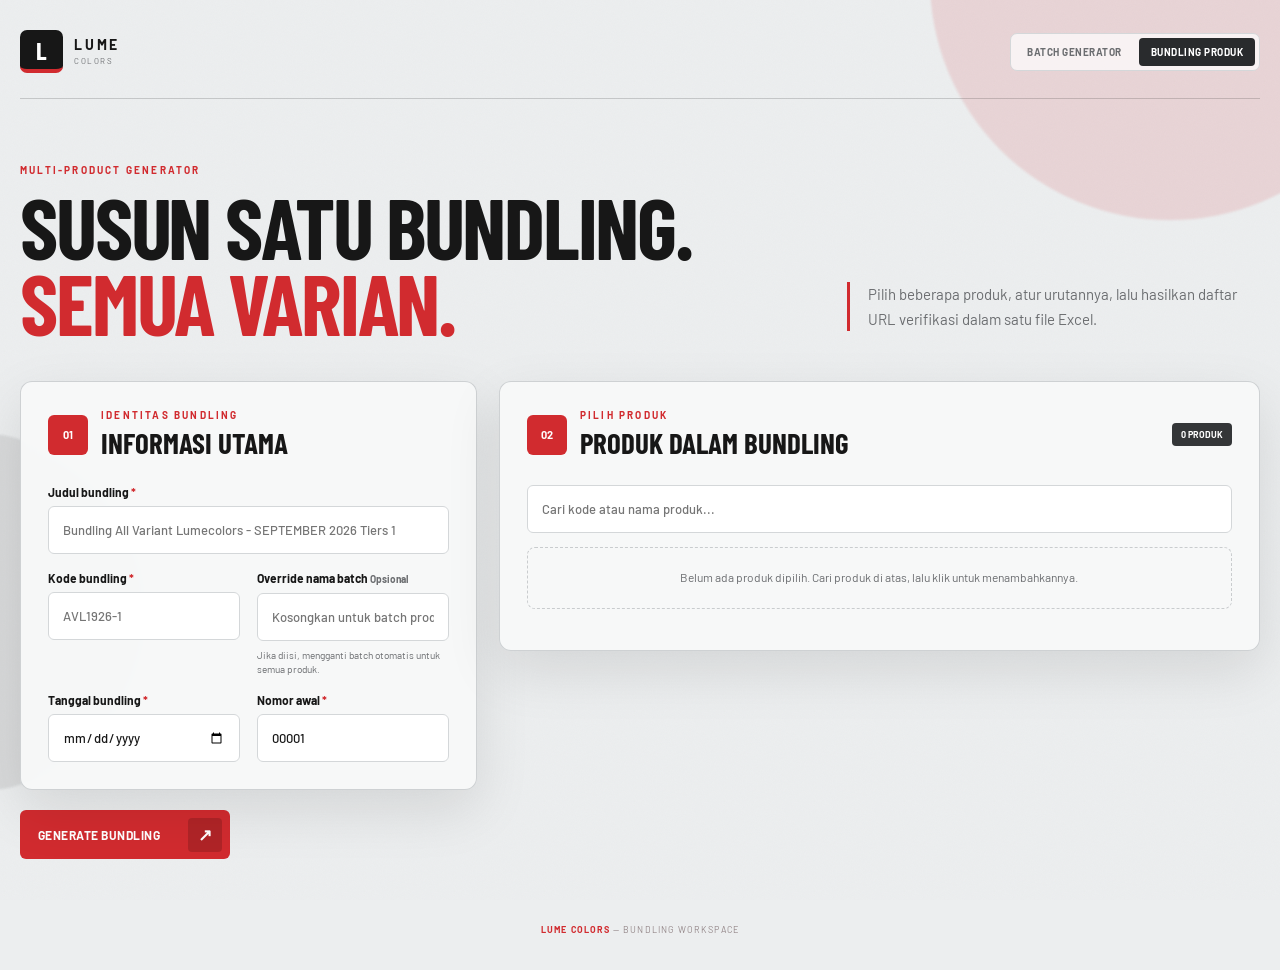
==== bundling.html @ 93be0a2b "navbar" ====
<!doctype html>
<html lang="id">
<head>
  <meta charset="UTF-8" />
  <meta name="viewport" content="width=device-width, initial-scale=1" />
  <meta name="description" content="Generator bundling beberapa produk Lume Colors" />
  <title>Lume Bundling Studio</title>
  <link rel="stylesheet" href="styles.css" />
  <link rel="stylesheet" href="bundling.css" />
</head>
<body>
  <div class="ambient ambient-one"></div><div class="ambient ambient-two"></div>
  <main class="shell">
    <header class="topbar">
      <a class="brand" href="index.html" aria-label="Lume Colors"><span class="brand-monogram">L</span><span><strong>LUME</strong><small>COLORS</small></span></a>
      <nav class="main-nav" aria-label="Navigasi utama"><a href="index.html">Batch Generator</a><a class="active" href="bundling.html">Bundling Produk</a></nav>
    </header>

    <section class="hero bundle-hero">
      <div><p class="kicker">MULTI-PRODUCT GENERATOR</p><h1>Susun satu bundling.<br><em>Semua varian.</em></h1></div>
      <p class="hero-copy">Pilih beberapa produk, atur urutannya, lalu hasilkan daftar URL verifikasi dalam satu file Excel.</p>
    </section>

    <form id="bundleForm" novalidate>
      <section class="bundle-layout">
        <div class="panel bundle-setup">
          <div class="panel-heading"><span class="step-number">01</span><div><p class="overline">IDENTITAS BUNDLING</p><h2>Informasi utama</h2></div></div>
          <div class="bundle-form-grid">
            <div class="field full"><label for="bundleTitle">Judul bundling <span>*</span></label><input id="bundleTitle" type="text" placeholder="Bundling All Variant Lumecolors - SEPTEMBER 2026 Tiers 1" required /></div>
            <div class="field"><label for="bundleCode">Kode bundling <span>*</span></label><input id="bundleCode" type="text" placeholder="AVL1926-1" autocomplete="off" required /></div>
            <div class="field"><label for="bundleBatchName">Override nama batch <small>Opsional</small></label><input id="bundleBatchName" type="text" placeholder="Kosongkan untuk batch produk" autocomplete="off" /><small>Jika diisi, mengganti batch otomatis untuk semua produk.</small></div>
            <div class="field"><label for="bundleDate">Tanggal bundling <span>*</span></label><input id="bundleDate" type="date" required /></div>
            <div class="field"><label for="bundleSequence">Nomor awal <span>*</span></label><input id="bundleSequence" type="text" inputmode="numeric" value="00001" maxlength="20" required /></div>
          </div>
        </div>

        <div class="panel bundle-products-panel">
          <div class="panel-heading"><span class="step-number">02</span><div><p class="overline">PILIH PRODUK</p><h2>Produk dalam bundling</h2></div><span id="selectedCount" class="count-badge">0 produk</span></div>
          <div class="bundle-picker"><input id="bundleProductSearch" type="search" autocomplete="off" placeholder="Cari kode atau nama produk..." /><div id="bundleProductOptions" class="bundle-product-options" hidden></div></div>
          <p id="emptySelection" class="empty-state compact-empty">Belum ada produk dipilih. Cari produk di atas, lalu klik untuk menambahkannya.</p>
          <div id="selectedProducts" class="selected-products"></div>
        </div>
      </section>
      <div id="bundleError" class="message error-message bundle-error" role="alert" hidden></div>
      <button class="primary-button bundle-submit" type="submit"><span>Generate bundling</span><b>&#8599;</b></button>
    </form>

    <section id="bundleResult" class="panel result-panel bundle-result" hidden>
      <div class="result-heading"><div class="panel-heading"><span class="step-number">03</span><div><p class="overline">HASIL BUNDLING</p><h2 id="bundleResultTitle">Data siap digunakan</h2><p id="bundleSummary" class="summary"></p></div></div><div class="actions"><button id="copyBundleButton" class="secondary-button" type="button">Salin semua</button><button id="downloadBundleButton" class="primary-button compact" type="button">Unduh Excel <b>&#8595;</b></button></div></div>
      <div id="bundleSuccess" class="message success-message" role="status" hidden></div>
      <div class="bundle-preview"><div id="previewTitle" class="preview-title"></div><div id="previewRows"></div></div>
    </section>
  </main>
  <footer><span>LUME COLORS</span> &mdash; bundling workspace</footer>
  <script src="products.js"></script><script src="bundling.js"></script>
</body>
</html>
---- styles.css ----
@import url('https://fonts.googleapis.com/css2?family=Barlow:wght@400;500;600;700;800&family=Barlow+Condensed:wght@600;700&display=swap');

:root { --ink:#171717; --muted:#6b6d70; --cream:#eceeef; --paper:#f8f9f9; --rose:#d12b2f; --rose-dark:#a7191e; --blush:#e3e5e6; --line:#d4d7d9; --sage:#63686c; --danger:#bd2025; --shadow:0 20px 55px rgba(0,0,0,.10); }
* { box-sizing:border-box; }
html { scroll-behavior:smooth; }
button,input { max-width:100%; }
button:focus-visible,input:focus-visible { outline:3px solid rgba(209,43,47,.28); outline-offset:2px; }
body { min-width:320px; margin:0; color:var(--ink); background:var(--cream); font-family:"Barlow",Arial,sans-serif; }
body::before { content:""; position:fixed; inset:0; z-index:-3; opacity:.42; background-image:url("data:image/svg+xml,%3Csvg xmlns='http://www.w3.org/2000/svg' width='90' height='90' viewBox='0 0 90 90'%3E%3Cfilter id='n'%3E%3CfeTurbulence type='fractalNoise' baseFrequency='.9' numOctaves='2' stitchTiles='stitch'/%3E%3C/filter%3E%3Crect width='100%25' height='100%25' filter='url(%23n)' opacity='.07'/%3E%3C/svg%3E"); }
.ambient { position:fixed; z-index:-2; border-radius:50%; filter:blur(1px); pointer-events:none; }
.ambient-one { width:480px; height:480px; top:-260px; right:-130px; background:rgba(209,43,47,.13); }
.ambient-two { width:360px; height:360px; left:-210px; top:48%; background:rgba(48,51,54,.10); }
.shell { width:min(1240px,calc(100% - 40px)); margin:auto; padding:30px 0 55px; }
.topbar { display:flex; align-items:center; justify-content:space-between; padding-bottom:25px; border-bottom:1px solid rgba(23,23,23,.18); }
.brand { display:flex; align-items:center; gap:11px; color:inherit; text-decoration:none; }
.brand-monogram { display:grid; place-items:center; width:43px; height:43px; border-radius:7px; color:#fff; background:var(--ink); border-bottom:4px solid var(--rose); font-family:"Barlow Condensed",Arial,sans-serif; font-size:25px; font-weight:700; }
.brand strong,.brand small { display:block; line-height:1; letter-spacing:.2em; }.brand strong{font-size:14px}.brand small{margin-top:5px;font-size:8px;color:var(--muted)}
.tool-label { display:flex; align-items:center; gap:10px; color:var(--muted); font-size:11px; letter-spacing:.13em; text-transform:uppercase; }.tool-label i,.history-item p i{width:4px;height:4px;border-radius:50%;background:var(--rose)}
.main-nav{display:flex;align-items:center;gap:5px;padding:4px;border:1px solid var(--line);border-radius:7px;background:rgba(255,255,255,.7)}.main-nav a{padding:8px 12px;border-radius:4px;color:var(--muted);font-size:10px;font-weight:700;letter-spacing:.05em;text-decoration:none;text-transform:uppercase}.main-nav a:hover{color:var(--ink);background:#e7e9ea}.main-nav a.active{color:#fff;background:#292b2d}
.hero { display:grid; grid-template-columns:1.3fr .7fr; align-items:end; gap:60px; padding:65px 0 54px; }
.kicker,.overline { margin:0 0 12px; color:var(--rose); font-size:10px; font-weight:700; letter-spacing:.22em; }
h1 { margin:0; font-family:"Barlow Condensed",Arial,sans-serif; font-size:clamp(48px,7vw,86px); font-weight:700; line-height:.88; letter-spacing:-.025em; text-transform:uppercase; }
h1 em { color:var(--rose); font-style:normal; font-weight:700; }.hero-copy{max-width:420px;margin:0 0 8px;padding-left:18px;border-left:3px solid var(--rose);color:var(--muted);font-size:15px;line-height:1.65}
.workspace { display:grid; grid-template-columns:minmax(0,1.35fr) minmax(360px,.65fr); gap:22px; align-items:start; }
.panel { border:1px solid rgba(204,207,209,.95); border-radius:12px; background:rgba(248,249,249,.94); box-shadow:var(--shadow); backdrop-filter:blur(14px); }
.form-panel,.history-panel,.result-panel { min-width:0; padding:28px; }.history-panel{position:sticky;top:20px;overflow:hidden}
.panel-heading { display:flex; align-items:center; gap:13px; }.panel-heading>div{min-width:0}.panel-heading h2{margin:0;font-family:"Barlow Condensed",Arial,sans-serif;font-size:29px;font-weight:700;text-transform:uppercase}.panel-heading .overline{margin-bottom:4px}
.step-number { display:grid; place-items:center; flex:0 0 40px; width:40px; height:40px; border-radius:6px; color:#fff; background:var(--rose); font-size:11px; font-weight:700; }.step-number.muted{color:#fff;background:#343638;font-size:18px}
.text-button { margin-left:auto;padding:8px;border:0;color:var(--muted);background:none;cursor:pointer;font:600 11px "Barlow";text-decoration:underline;text-underline-offset:4px }
.history-head-actions{display:flex;align-items:center;justify-content:flex-end;gap:4px;margin-left:auto}.history-head-actions .text-button{margin-left:0;white-space:nowrap}.history-head-actions .download-all{color:var(--rose)}
.form-grid { display:grid; grid-template-columns:1fr 1fr; gap:18px; margin-top:18px; }.field{display:flex;flex-direction:column;gap:7px}.field.full{grid-column:1/-1;margin-top:27px}.form-grid .field.full{margin-top:0}
label { font-size:12px;font-weight:700 }label span{color:var(--rose)}small{color:var(--muted);font-size:10px;line-height:1.4}
input { width:100%;height:48px;padding:0 14px;border:1px solid var(--line);border-radius:6px;outline:none;color:var(--ink);background:#fff;font:500 13px "Barlow";transition:.2s }input:focus{border-color:var(--rose);box-shadow:0 0 0 4px rgba(209,43,47,.10)}
.product-picker{position:relative}.product-options{position:absolute;z-index:10;top:54px;left:0;right:0;max-height:300px;overflow:auto;padding:7px;border:1px solid var(--line);border-radius:7px;background:#fff;box-shadow:0 18px 45px rgba(0,0,0,.16)}
.product-options button{display:grid;grid-template-columns:90px 1fr;width:100%;padding:10px;border:0;border-radius:5px;text-align:left;background:none;cursor:pointer}.product-options button:hover{background:#eceeef}.product-options span{color:var(--rose);font:700 11px monospace}.product-options strong{font-size:12px}
.selected-product{display:grid;grid-template-columns:auto 1fr auto;align-items:center;gap:13px;padding:12px 14px;border:1px solid #c6c9cb;border-radius:6px;background:#eceeef}.selected-product span{padding:5px 8px;border-radius:4px;color:#fff;background:#292b2d;font:700 11px monospace}.selected-product strong{font-size:13px}.selected-product button{border:0;color:var(--rose);background:none;cursor:pointer;font:700 11px "Barlow"}
.primary-button,.secondary-button,.continue-button{border:0;border-radius:6px;cursor:pointer;font-family:"Barlow";transition:background .16s,color .16s,border-color .16s,transform .16s}.primary-button{display:flex;align-items:center;justify-content:space-between;width:210px;height:49px;margin-top:24px;padding:0 8px 0 18px;color:#fff;background:var(--rose);font-size:12px;font-weight:700;text-transform:uppercase;letter-spacing:.04em}.primary-button:hover{background:var(--rose-dark);transform:translateY(-1px)}.primary-button b{display:grid;place-items:center;width:34px;height:34px;border-radius:4px;background:rgba(0,0,0,.16);font-size:17px}.primary-button.compact{width:165px;margin:0}.secondary-button{height:49px;padding:0 18px;border:1px solid #bfc2c4;background:#fff;font-size:12px;font-weight:700}.secondary-button:hover{border-color:#707477;background:#f0f1f2}
.message{margin-top:17px;padding:11px 13px;border-radius:9px;font-size:12px}.error-message{color:var(--danger);background:#faeaea}.success-message{margin:0 0 16px;color:#52674f;background:#eaf1e7}
.empty-state{margin:25px 0 0;padding:25px 18px;border:1px dashed #c9ccce;border-radius:8px;color:var(--muted);font-size:12px;line-height:1.6;text-align:center}.history-list{display:grid;gap:10px;margin-top:22px;max-height:560px;overflow:auto;padding-right:5px;scrollbar-width:thin;scrollbar-color:#b8bbbd transparent}
.history-item{min-width:0;padding:15px;border:1px solid var(--line);border-left:3px solid #393b3d;border-radius:7px;background:#fff;transition:transform .16s,box-shadow .16s,border-left-color .16s}.history-item:hover{transform:translateY(-1px);border-left-color:var(--rose);box-shadow:0 8px 24px rgba(0,0,0,.07)}.history-top{display:flex;justify-content:space-between;align-items:center}.history-top span{color:var(--rose);font:700 11px monospace}.history-top button{display:grid;place-items:center;width:27px;height:27px;padding:0;border:0;border-radius:4px;color:#8d9295;background:none;cursor:pointer;font-size:18px}.history-top button:hover{color:#fff;background:var(--rose)}.history-item>strong{display:block;margin:5px 0;font-size:13px;line-height:1.35}.history-item p{display:flex;align-items:center;gap:7px;margin:0 0 7px;color:var(--muted);font-size:10px}.history-item p i{display:inline-block;flex:0 0 4px}.history-item small{display:block;overflow-wrap:anywhere;word-break:break-word;line-height:1.45}.continue-button{display:flex;align-items:center;justify-content:space-between;width:100%;margin-top:12px;padding:9px 11px;color:#fff;background:#343638;font-size:10px;font-weight:700}.continue-button:hover{background:var(--rose)}
.history-row-actions{display:grid;grid-template-columns:.8fr 1.2fr;gap:6px;margin-top:12px}.history-row-actions .continue-button{margin-top:0}.download-history-button{padding:9px 8px;border:1px solid #c9ccce;border-radius:6px;color:#343638;background:#fff;cursor:pointer;font:700 10px "Barlow"}.download-history-button:hover{color:var(--rose);border-color:var(--rose)}
.result-panel{margin-top:22px}.result-heading{display:flex;align-items:center;justify-content:space-between;gap:20px;margin-bottom:22px}.summary{margin:5px 0 0;color:var(--muted);font-size:11px}.actions{display:flex;gap:8px}
.table-wrap{max-height:540px;overflow:auto;border:1px solid var(--line);border-radius:7px}table{width:100%;border-collapse:collapse;white-space:nowrap;font-size:11px}th{position:sticky;top:0;z-index:1;padding:12px;color:#fff;background:#292b2d;border-bottom:3px solid var(--rose);font-size:9px;letter-spacing:.1em;text-align:left;text-transform:uppercase}td{padding:11px 12px;border-top:1px solid #e1e3e4}tbody tr:nth-child(even){background:#f0f1f2}td:nth-child(3),td:last-child{font-family:monospace}td:first-child{color:var(--muted);text-align:right}
footer{padding:10px 16px 35px;color:#948789;font-size:9px;letter-spacing:.12em;text-align:center;text-transform:uppercase}footer span{color:var(--rose);font-weight:700}[hidden]{display:none!important}
@media(max-width:1080px){.workspace{grid-template-columns:minmax(0,1.2fr) minmax(330px,.8fr)}.form-panel,.history-panel{padding:23px}.panel-heading h2{font-size:26px}.history-head-actions{flex-direction:column;align-items:flex-end;gap:0}.history-head-actions .text-button{padding-block:4px}}
@media(max-width:900px){.workspace{grid-template-columns:1fr}.history-panel{position:static}.history-head-actions{flex-direction:row;align-items:center;gap:4px}.history-list{grid-template-columns:repeat(2,minmax(0,1fr));max-height:none}.history-item{height:100%}}
@media(max-width:680px){.shell{width:min(100% - 20px,1240px);padding-top:14px}.topbar{align-items:flex-start;gap:13px;padding-bottom:17px}.main-nav{flex-direction:column;align-items:stretch;padding:3px}.main-nav a{padding:6px 8px;font-size:8px;text-align:center}.tool-label{font-size:8px}.hero{grid-template-columns:1fr;gap:18px;padding:36px 3px 30px}.hero h1{font-size:clamp(43px,13vw,64px)}.hero-copy{font-size:13px}.form-panel,.history-panel,.result-panel{padding:18px 14px;border-radius:9px}.panel-heading{align-items:flex-start}.panel-heading h2{font-size:25px;line-height:1}.step-number{flex-basis:36px;width:36px;height:36px}.form-grid{grid-template-columns:1fr}.field.full{grid-column:auto}.history-panel>.panel-heading{display:grid;grid-template-columns:36px minmax(0,1fr)}.history-panel>.panel-heading .history-head-actions{grid-column:1/-1;width:100%;margin:13px 0 0;padding-top:11px;border-top:1px solid var(--line);justify-content:flex-start}.history-head-actions .text-button{padding:5px 8px 5px 0}.history-list{grid-template-columns:1fr;margin-top:16px;padding-right:0}.history-item{padding:14px}.result-heading{align-items:flex-start;flex-direction:column}.actions{width:100%}.actions button{flex:1}.primary-button{width:100%}.primary-button.compact{width:auto}.table-wrap{max-height:none;overflow:visible;border:0}table,tbody,tr,td{display:block;width:100%}thead{display:none}table{white-space:normal}tbody{display:grid;gap:10px}tbody tr{overflow:hidden;border:1px solid var(--line);border-radius:7px;background:#fff!important}td,td:first-child{display:grid;grid-template-columns:80px minmax(0,1fr);gap:10px;padding:9px 11px;overflow-wrap:anywhere;text-align:left}td::before{content:attr(data-label);color:var(--muted);font:700 8px "Barlow";letter-spacing:.08em;text-transform:uppercase}td:first-child{border-top:0;background:#e7e9ea}}
@media(max-width:430px){.brand-monogram{width:38px;height:38px}.tool-label{max-width:105px;text-align:right;line-height:1.4}.panel-heading h2{font-size:23px}.selected-product{grid-template-columns:auto 1fr;gap:9px}.selected-product button{grid-column:2;text-align:left;padding:0}.history-row-actions{grid-template-columns:1fr}.actions{flex-direction:column}.primary-button.compact{width:100%}.secondary-button{width:100%}}
---- bundling.css ----
.bundle-hero{padding-bottom:42px}.bundle-layout{display:grid;grid-template-columns:minmax(330px,.75fr) minmax(0,1.25fr);gap:22px;align-items:start}.bundle-setup,.bundle-products-panel{min-width:0;padding:27px}.bundle-form-grid{display:grid;grid-template-columns:1fr 1fr;gap:17px;margin-top:25px}.bundle-form-grid .full{grid-column:1/-1;margin-top:0}.count-badge{margin-left:auto;padding:6px 9px;border-radius:4px;color:#fff;background:#343638;font-size:9px;font-weight:700;text-transform:uppercase}.bundle-picker{position:relative;margin-top:25px}.bundle-product-options{position:absolute;z-index:20;top:54px;left:0;right:0;max-height:320px;overflow:auto;padding:6px;border:1px solid var(--line);border-radius:7px;background:#fff;box-shadow:0 18px 45px rgba(0,0,0,.16)}.bundle-product-options button{display:grid;grid-template-columns:100px minmax(0,1fr) auto;align-items:center;gap:10px;width:100%;padding:10px;border:0;border-radius:5px;color:var(--ink);background:none;text-align:left;cursor:pointer}.bundle-product-options button:hover{background:#eceeef}.bundle-product-options span{color:var(--rose);font:700 11px monospace}.bundle-product-options strong{overflow:hidden;font-size:11px;text-overflow:ellipsis;white-space:nowrap}.bundle-product-options i{color:var(--muted);font-size:16px;font-style:normal}.compact-empty{margin-top:14px;padding:20px}.selected-products{display:grid;gap:7px;margin-top:14px}.selected-bundle-product{display:grid;grid-template-columns:26px 82px minmax(0,1fr) auto;align-items:center;gap:9px;padding:10px;border:1px solid var(--line);border-left:3px solid #393b3d;border-radius:6px;background:#fff}.selected-bundle-product .drag-index{display:grid;place-items:center;width:24px;height:24px;border-radius:4px;color:var(--muted);background:#eceeef;font-size:9px;font-weight:700}.selected-bundle-product code{overflow:hidden;color:var(--rose);font:700 10px monospace;text-overflow:ellipsis}.selected-bundle-product strong{overflow:hidden;font-size:11px;text-overflow:ellipsis;white-space:nowrap}.product-order-actions{display:flex;gap:3px}.product-order-actions button{display:grid;place-items:center;width:27px;height:27px;padding:0;border:1px solid var(--line);border-radius:4px;color:#555;background:#fff;cursor:pointer}.product-order-actions button:hover{color:#fff;border-color:var(--rose);background:var(--rose)}.product-order-actions button:disabled{opacity:.3;pointer-events:none}.bundle-error{max-width:650px}.bundle-submit{margin-top:20px}.bundle-result{margin-top:35px}.bundle-preview{overflow:hidden;border:1px solid var(--line);border-radius:7px;background:#fff}.preview-title{padding:9px 15px;color:#fff;background:#292b2d;border-bottom:4px solid var(--rose);font-size:13px;font-weight:700;text-align:center}.preview-row{display:grid;grid-template-columns:minmax(180px,.7fr) minmax(420px,1.3fr);border-top:1px solid #dde0e1;font-size:11px}.preview-row:first-child{border-top:0}.preview-row span,.preview-row a{min-width:0;padding:8px 11px}.preview-row span{font-weight:500}.preview-row a{overflow-wrap:anywhere;border-left:1px solid #dde0e1;color:#075fc5;font-family:monospace}.preview-row:nth-child(even){background:#f1f2f3}
.selected-bundle-product strong small{display:block;margin-top:3px;color:var(--muted);font-size:9px;font-weight:500}
@media(max-width:950px){.bundle-layout{grid-template-columns:1fr}.bundle-form-grid{grid-template-columns:repeat(2,1fr)}.bundle-form-grid .full{grid-column:1/-1}}
@media(max-width:680px){.bundle-hero{padding-bottom:30px}.bundle-setup,.bundle-products-panel{padding:18px 14px}.bundle-form-grid{grid-template-columns:1fr}.bundle-form-grid .full{grid-column:auto}.bundle-products-panel>.panel-heading{display:grid;grid-template-columns:36px minmax(0,1fr)}.count-badge{grid-column:2;margin:8px 0 0;justify-self:start}.selected-bundle-product{grid-template-columns:25px 72px minmax(0,1fr);gap:7px}.product-order-actions{grid-column:2/-1;justify-content:flex-end;padding-top:3px}.bundle-result{margin-top:25px}.bundle-preview{border:0;background:transparent}.preview-title{border-radius:6px 6px 0 0;font-size:11px;line-height:1.4}.preview-row{display:block;margin-top:8px;border:1px solid var(--line)!important;border-radius:6px;background:#fff!important}.preview-row span,.preview-row a{display:block;padding:8px 10px}.preview-row a{border-top:1px solid var(--line);border-left:0;font-size:10px}.bundle-submit{width:100%}}
@media(max-width:430px){.bundle-product-options button{grid-template-columns:78px minmax(0,1fr)}.bundle-product-options i{display:none}.selected-bundle-product{grid-template-columns:24px minmax(0,1fr)}.selected-bundle-product code{grid-column:2}.selected-bundle-product strong{grid-column:2;white-space:normal}.product-order-actions{grid-column:2}.bundle-result .actions{flex-direction:column}.bundle-result .actions button{width:100%}}
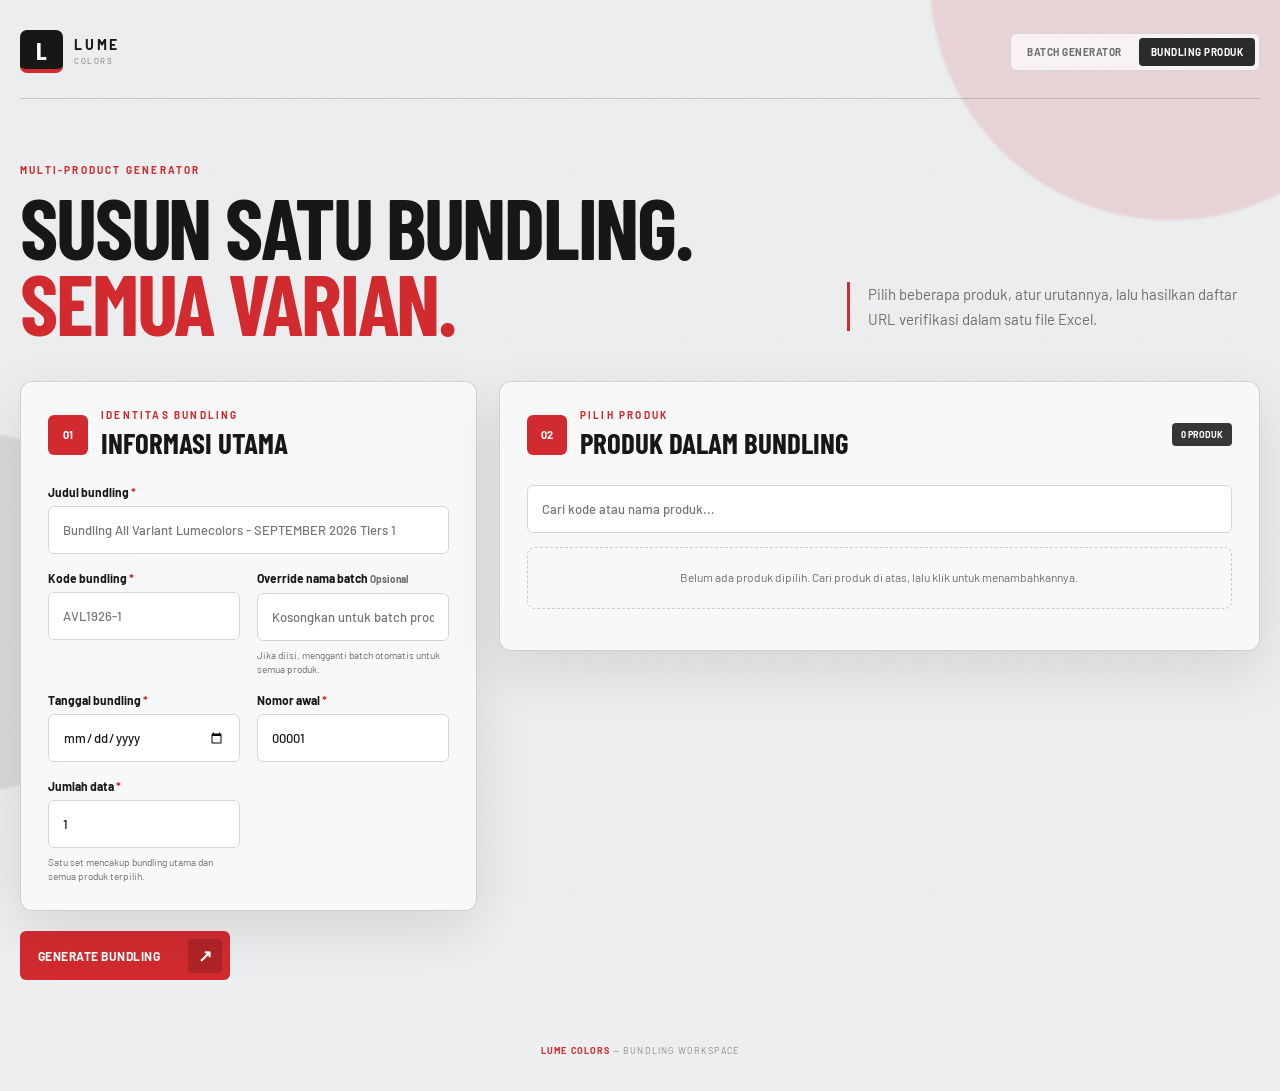
==== commit 5c0a08b8: "input data bundling" ====
--- a/bundling.html
+++ b/bundling.html
@@ -31,6 +31,7 @@
             <div class="field"><label for="bundleBatchName">Override nama batch <small>Opsional</small></label><input id="bundleBatchName" type="text" placeholder="Kosongkan untuk batch produk" autocomplete="off" /><small>Jika diisi, mengganti batch otomatis untuk semua produk.</small></div>
             <div class="field"><label for="bundleDate">Tanggal bundling <span>*</span></label><input id="bundleDate" type="date" required /></div>
             <div class="field"><label for="bundleSequence">Nomor awal <span>*</span></label><input id="bundleSequence" type="text" inputmode="numeric" value="00001" maxlength="20" required /></div>
+            <div class="field"><label for="bundleAmount">Jumlah data <span>*</span></label><input id="bundleAmount" type="number" inputmode="numeric" min="1" max="100000" value="1" required /><small>Satu set mencakup bundling utama dan semua produk terpilih.</small></div>
           </div>
         </div>
 
